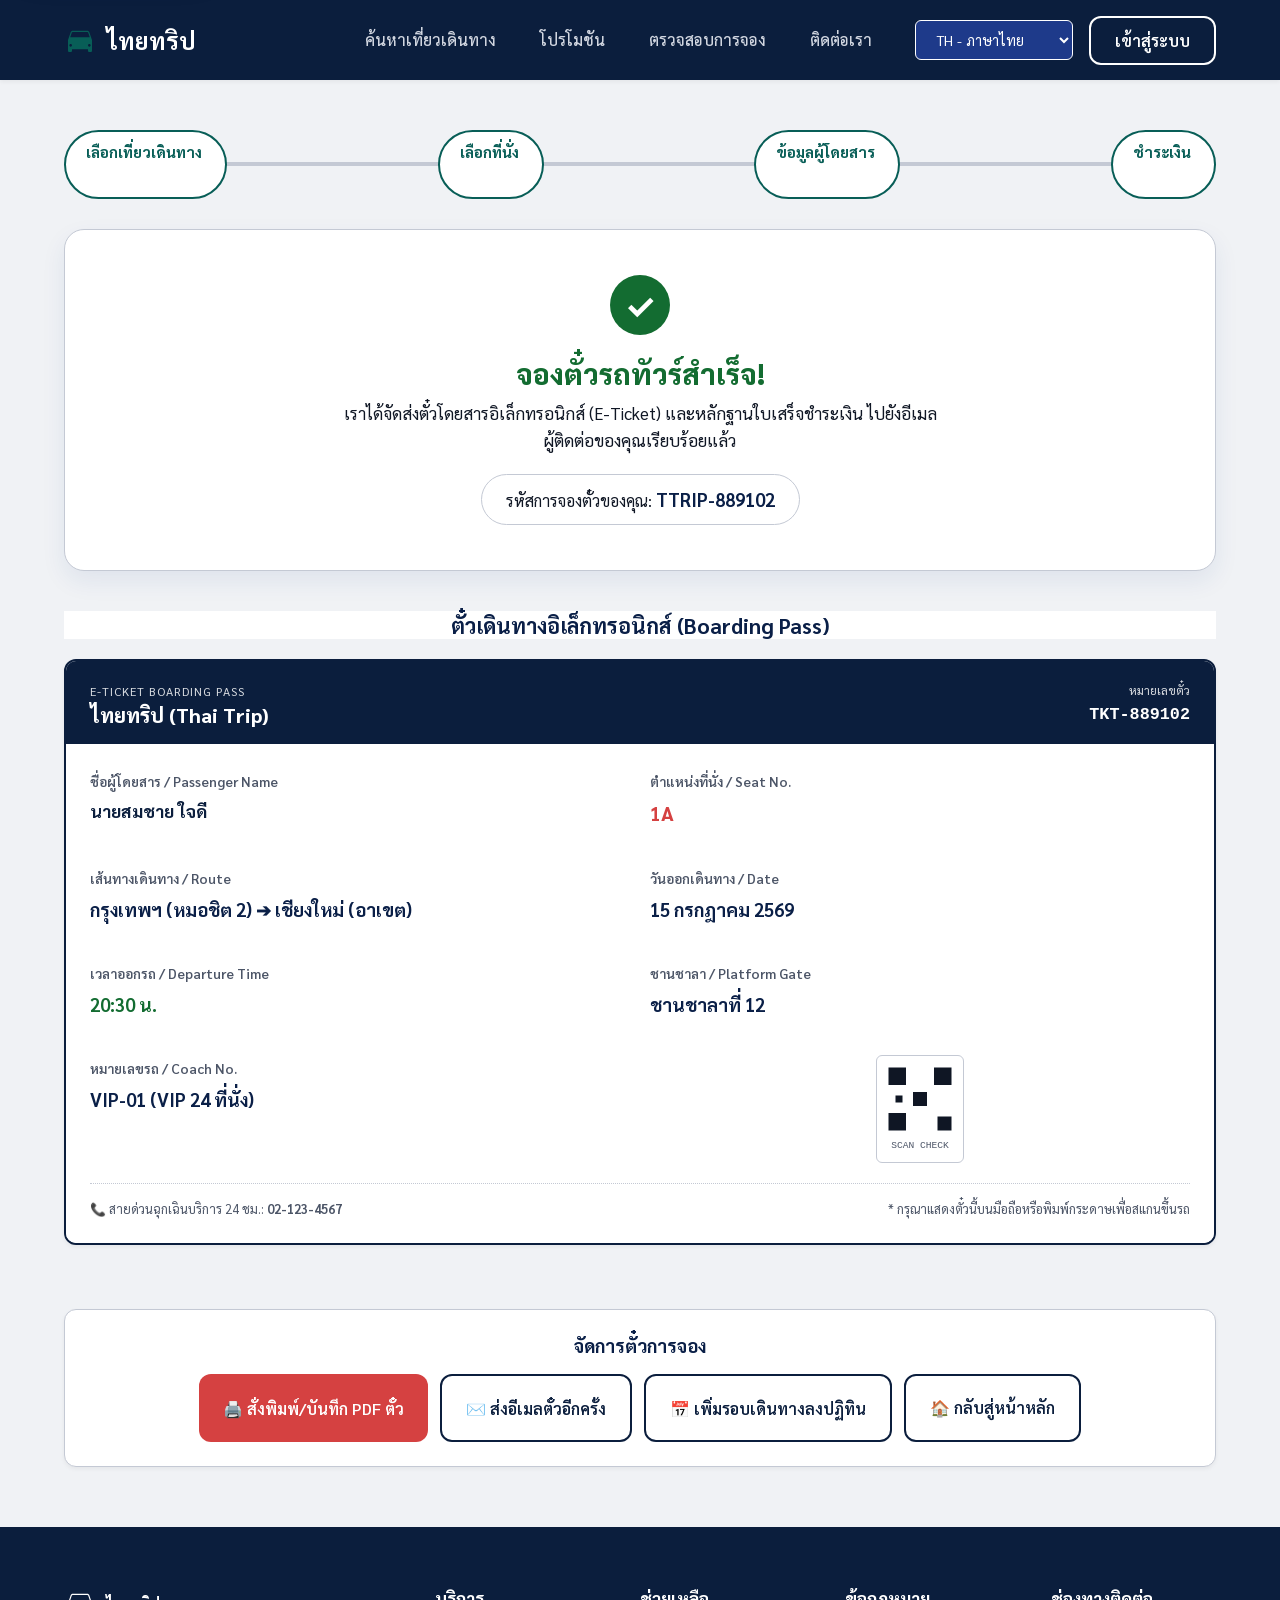
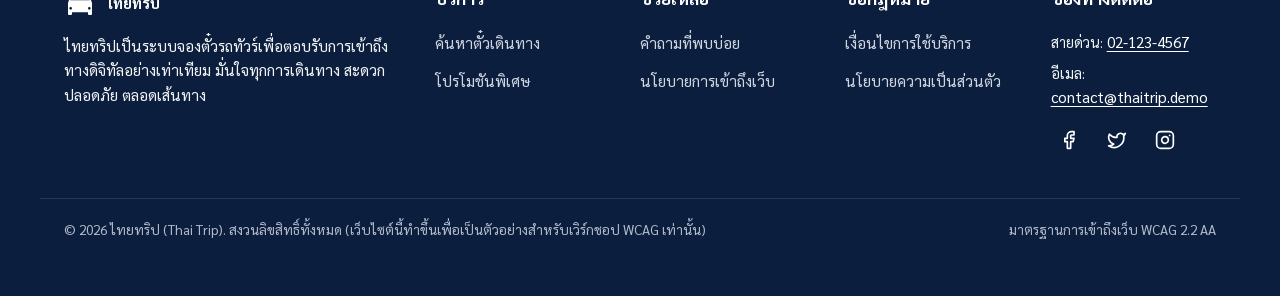
==== booking-success.html @ 4f70553e "Fix logo wrapping, relative header positioning, and force cache-busting on stylesheet and scripts to" ====
<!DOCTYPE html>
<html lang="th">
<head>
  <meta charset="UTF-8">
  <meta name="viewport" content="width=device-width, initial-scale=1.0">
  <title>ทำรายการสำเร็จ - ไทยทริป</title>
  <meta name="description" content="ทำรายการจองตั๋วรถทัวร์สำเร็จ ตรวจสอบและดาวน์โหลดตั๋วเดินทางอิเล็กทรอนิกส์ Boarding Pass ของไทยทริปตามเกณฑ์ WCAG AA">
  <link rel="stylesheet" href="styles.css?v=2">
  <script src="common.js?v=2" defer></script>
  <script src="booking-success.js?v=2" defer></script>
</head>
<body>

  <!-- Skip Link -->
  <a href="#main-content" class="skip-link">ข้ามไปยังเนื้อหาหลัก</a>

  <!-- Header (Hidden on print) -->
  <div class="header-wrapper no-print">
    <header class="container">
      <a href="index.html" class="logo" style="color: #ffffff; background-color: #0b1e3d;" aria-label="ไทยทริป - หน้าหลัก">
        <svg class="logo-icon" viewBox="0 0 24 24" aria-hidden="true">
          <path d="M18.92 6.01C18.72 5.42 18.16 5 17.5 5H6.5c-.66 0-1.21.42-1.42 1.01L3 12v8c0 .55.45 1 1 1h1c.55 0 1-.45 1-1v-1h12v1c0 .55.45 1 1 1h1c.55 0 1-.45 1-1v-8l-2.08-5.99zM6.5 6h11c.28 0 .53.18.62.44L19.33 10H4.67l1.21-3.56c.09-.26.34-.44.62-.44zM5 17c-.55 0-1-.45-1-1s.45-1 1-1 1 .45 1 1-.45 1-1 1zm14 0c-.55 0-1-.45-1-1s.45-1 1-1 1 .45 1 1-.45 1-1 1z"/>
        </svg>
        <span style="color: #ffffff; background-color: #0b1e3d;">ไทยทริป</span>
      </a>

      <!-- Hamburger Menu Button (WCAG 2.1/2.2 AA Keyboard Accessible) -->
      <button type="button" class="menu-toggle" aria-expanded="false" aria-controls="header-nav-group" aria-label="เปิดเมนูหลัก">
        <svg viewBox="0 0 24 24" width="24" height="24" aria-hidden="true" fill="currentColor">
          <rect y="4" width="24" height="2" rx="1"/>
          <rect y="11" width="24" height="2" rx="1"/>
          <rect y="18" width="24" height="2" rx="1"/>
        </svg>
      </button>

      <!-- Collapsible Nav Group wrapper -->
      <div class="header-nav-group" id="header-nav-group">
        <nav aria-label="เมนูหลัก">
          <ul class="nav-menu">
            <li><a href="index.html" class="nav-link">ค้นหาเที่ยวเดินทาง</a></li>
            <li><a href="index.html#promotions" class="nav-link" aria-disabled="true">โปรโมชัน</a></li>
            <li><a href="#booking-status" class="nav-link" aria-disabled="true">ตรวจสอบการจอง</a></li>
            <li><a href="index.html#contact" class="nav-link" aria-disabled="true">ติดต่อเรา</a></li>
          </ul>
        </nav>

        <div class="header-actions">
          <div class="lang-selector">
            <label for="lang-select" class="sr-only" style="color: #ffffff; background-color: #0b1e3d;">เลือกภาษา</label>
            <select id="lang-select" class="select-custom">
              <optgroup label="เลือกภาษา / Select Language">
                <option value="th" selected>TH - ภาษาไทย</option>
                <option value="en">EN - English</option>
              </optgroup>
            </select>
          </div>
          <button type="button" class="btn btn-secondary" onclick="showToast('จำลองการเข้าสู่ระบบ', 'info')">เข้าสู่ระบบ</button>
        </div>
      </div>
    </header>
  </div>

  <!-- Main Content -->
  <main id="main-content" class="container" tabindex="-1" style="padding-top:20px;">
    
    <!-- Step Indicator (Hidden on print) -->
    <nav class="step-indicator-wrapper no-print" aria-label="ขั้นตอนการจองตั๋ว">
      <ol class="step-list">
        <li class="step-item completed">เลือกเที่ยวเดินทาง <span class="sr-only">(เสร็จสิ้น)</span></li>
        <li class="step-item completed">เลือกที่นั่ง <span class="sr-only">(เสร็จสิ้น)</span></li>
        <li class="step-item completed">ข้อมูลผู้โดยสาร <span class="sr-only">(เสร็จสิ้น)</span></li>
        <li class="step-item completed">ชำระเงิน <span class="sr-only">(เสร็จสิ้น)</span></li>
      </ol>
    </nav>

    <!-- Success Message Card (Hidden on print) -->
    <section class="success-banner-card no-print" aria-labelledby="success-heading">
      <div class="success-icon-check" aria-hidden="true">✓</div>
      <h1 id="success-heading" style="color: var(--success); font-size: 1.8rem; font-weight: 800; margin-bottom: 8px;">จองตั๋วรถทัวร์สำเร็จ!</h1>
      <p style="font-size: 1.05rem; max-width: 600px; margin: 0 auto; color: var(--text-dark);">
        เราได้จัดส่งตั๋วโดยสารอิเล็กทรอนิกส์ (E-Ticket) และหลักฐานใบเสร็จชำระเงิน ไปยังอีเมลผู้ติดต่อของคุณเรียบร้อยแล้ว
      </p>
      
      <div style="margin-top:20px; display:inline-block; background-color:#ffffff; border:1px solid var(--border); padding:10px 24px; border-radius:30px;">
        รหัสการจองตั๋วของคุณ: <strong id="success-booking-id" style="color:var(--primary); font-size:1.15rem;">TTRIP-889102</strong>
      </div>
    </section>

    <!-- Detailed Electronic Boarding Pass Tickets Grid (Printable) -->
    <section aria-label="ตั๋วอิเล็กทรอนิกส์สำหรับการเดินทาง">
      <h2 class="no-print" style="font-size:1.35rem; color:var(--primary); margin-bottom:20px; text-align:center;">ตั๋วเดินทางอิเล็กทรอนิกส์ (Boarding Pass)</h2>
      
      <!-- Tickets list wrapper -->
      <div id="boarding-pass-tickets-container" style="display:flex; flex-direction:column; gap:24px; margin-bottom:40px;">
        <!-- Dynamically populated per passenger via JS -->
      </div>
    </section>

    <!-- Action Buttons for Tickets (Hidden on print) -->
    <section class="form-container-card no-print" style="padding:24px; text-align:center;" aria-label="จัดการตั๋วการเดินทาง">
      <h3 style="font-size:1.15rem; color:var(--primary); margin-bottom:16px;">จัดการตั๋วการจอง</h3>
      
      <div style="display:flex; flex-wrap:wrap; justify-content:center; gap:12px;">
        <button type="button" class="btn btn-primary" id="btn-print-tickets">
          🖨️ สั่งพิมพ์/บันทึก PDF ตั๋ว
        </button>
        <button type="button" class="btn btn-secondary" id="btn-email-tickets">
          ✉️ ส่งอีเมลตั๋วอีกครั้ง
        </button>
        <button type="button" class="btn btn-secondary" id="btn-add-calendar">
          📅 เพิ่มรอบเดินทางลงปฏิทิน
        </button>
        <a href="index.html" class="btn btn-secondary" style="line-height:40px; text-decoration:none; text-align:center;">
          🏠 กลับสู่หน้าหลัก
        </a>
      </div>
    </section>

  </main>

  <!-- Footer (Hidden on print) -->
  <footer class="no-print">
    <div class="container footer-grid">
      <div class="footer-col footer-about">
        <a href="index.html" class="logo" style="color: #ffffff; background-color: #0b1e3d;" aria-label="ไทยทริป - หน้าหลัก">
          <svg class="logo-icon" viewBox="0 0 24 24" style="fill: #ffffff;"><path d="M18.92 6.01C18.72 5.42 18.16 5 17.5 5H6.5c-.66 0-1.21.42-1.42 1.01L3 12v8c0 .55.45 1 1 1h1c.55 0 1-.45 1-1v-1h12v1c0 .55.45 1 1 1h1c.55 0 1-.45 1-1v-8l-2.08-5.99zM6.5 6h11c.28 0 .53.18.62.44L19.33 10H4.67l1.21-3.56c.09-.26.34-.44.62-.44zM5 17c-.55 0-1-.45-1-1s.45-1 1-1 1 .45 1 1-.45 1-1 1zm14 0c-.55 0-1-.45-1-1s.45-1 1-1 1 .45 1 1-.45 1-1 1z"/></svg>
          <span style="color: #ffffff; background-color: #0b1e3d;">ไทยทริป</span>
        </a>
        <p>ไทยทริปเป็นระบบจองตั๋วรถทัวร์เพื่อตอบรับการเข้าถึงทางดิจิทัลอย่างเท่าเทียม มั่นใจทุกการเดินทาง สะดวก ปลอดภัย ตลอดเส้นทาง</p>
      </div>

      <div class="footer-col">
        <h3>บริการ</h3>
        <ul>
          <li><a href="index.html">ค้นหาตั๋วเดินทาง</a></li>
          <li><a href="index.html#promotions">โปรโมชันพิเศษ</a></li>
        </ul>
      </div>

      <div class="footer-col">
        <h3>ช่วยเหลือ</h3>
        <ul>
          <li><a href="index.html#faq">คำถามที่พบบ่อย</a></li>
          <li><a href="#accessibility-statement" id="accessibility-statement">นโยบายการเข้าถึงเว็บ</a></li>
        </ul>
      </div>

      <div class="footer-col">
        <h3>ข้อกฎหมาย</h3>
        <ul>
          <li><a href="#terms" id="terms">เงื่อนไขการใช้บริการ</a></li>
          <li><a href="#privacy" id="privacy">นโยบายความเป็นส่วนตัว</a></li>
        </ul>
      </div>

      <div class="footer-col" id="contact">
        <h3>ช่องทางติดต่อ</h3>
        <p style="font-size: 0.9rem; margin-bottom: 8px;">สายด่วน: <a href="tel:02-123-4567" style="color: #ffffff; text-decoration: underline;" aria-label="โทรสายด่วน 02-123-4567">02-123-4567</a></p>
        <p style="font-size: 0.9rem; margin-bottom: 12px;">อีเมล: <a href="mailto:contact@thaitrip.demo" style="color: #ffffff; text-decoration: underline;">contact@thaitrip.demo</a></p>
        <ul class="social-links" role="list">
          <li>
            <a href="#facebook" id="facebook" class="social-icon" aria-label="FB - ติดตาม ไทยทริป บน Facebook">
              <svg width="20" height="20" viewBox="0 0 24 24" fill="none" stroke="currentColor" stroke-width="2" stroke-linecap="round" stroke-linejoin="round" aria-hidden="true"><path d="M18 2h-3a5 5 0 0 0-5 5v3H7v4h3v8h4v-8h3l1-4h-4V7a1 1 0 0 1 1-1h3z"/></svg>
            </a>
          </li>
          <li>
            <a href="#twitter" id="twitter" class="social-icon" aria-label="TW - ติดตาม ไทยทริป บน Twitter">
              <svg width="20" height="20" viewBox="0 0 24 24" fill="none" stroke="currentColor" stroke-width="2" stroke-linecap="round" stroke-linejoin="round" aria-hidden="true"><path d="M22 4s-.7 2.1-2 3.4c1.6 10-9.4 17.3-18 11.6 2.2.1 4.4-.6 6-2C3 15.5.5 9.6 3 5c2.2 2.6 5.6 4.1 9 4-.9-4.2 4-6.6 7-3.8 1.1 0 3-1.2 3-1.2z"/></svg>
            </a>
          </li>
          <li>
            <a href="#instagram" id="instagram" class="social-icon" aria-label="IG - ติดตาม ไทยทริป บน Instagram">
              <svg width="20" height="20" viewBox="0 0 24 24" fill="none" stroke="currentColor" stroke-width="2" stroke-linecap="round" stroke-linejoin="round" aria-hidden="true"><rect x="2" y="2" width="20" height="20" rx="5" ry="5"/><path d="M16 11.37A4 4 0 1 1 12.63 8 4 4 0 0 1 16 11.37z"/><line x1="17.5" y1="6.5" x2="17.51" y2="6.5"/></svg>
            </a>
          </li>
        </ul>
      </div>
    </div>

    <div class="container footer-bottom">
      <p>&copy; 2026 ไทยทริป (Thai Trip). สงวนลิขสิทธิ์ทั้งหมด (เว็บไซต์นี้ทำขึ้นเพื่อเป็นตัวอย่างสำหรับเวิร์กชอป WCAG เท่านั้น)</p>
      <p>มาตรฐานการเข้าถึงเว็บ WCAG 2.2 AA</p>
    </div>
  </footer>

</body>
</html>
---- styles.css ----
@import url('https://fonts.googleapis.com/css2?family=Sarabun:wght@300;400;500;600;700&family=Inter:wght@400;500;600;700&display=swap');

:root {
  /* HSL Tailored Color Palette - WCAG AA compliant contrast (> 4.5:1, mostly > 7:1) */
  --primary: hsl(220, 75%, 16%);      /* Deep Navy Blue for headers, primary text */
  --primary-light: hsl(220, 70%, 28%);/* Lighter navy for hover states */
  --accent: hsl(175, 85%, 20%);       /* Dark Teal for buttons, call-to-actions */
  --accent-light: hsl(175, 80%, 28%); /* Hover teal */
  --bg-main: hsl(210, 20%, 95%);      /* Soft light background */
  --bg-card: hsl(0, 0%, 100%);        /* White for card backgrounds */
  --text-dark: hsl(220, 40%, 10%);    /* Body text (Almost Black) */
  --text-muted: hsl(220, 15%, 35%);   /* Secondary text */
  --border: hsl(220, 15%, 80%);       /* Border gray */
  --error: hsl(0, 80%, 35%);          /* Dark Red for error states (Contrast > 4.5:1) */
  --success: hsl(140, 70%, 25%);      /* Dark Green for success states */
  --focus-outline: hsl(35, 100%, 45%);/* High-visibility Amber/Orange for focus indicator */
  
  /* Layout and sizing */
  --radius-sm: 6px;
  --radius-md: 12px;
  --radius-lg: 20px;
  --shadow-sm: 0 2px 4px rgba(0, 0, 0, 0.05);
  --shadow-md: 0 10px 25px rgba(30, 58, 138, 0.08);
  --shadow-lg: 0 20px 40px rgba(30, 58, 138, 0.12);
  
  /* Font Families */
  --font-thai: 'Sarabun', 'Inter', sans-serif;
}

/* ----------------------------------------------------
   Reset & Base Styles (WCAG AA: Resize Text, Line-height)
   ---------------------------------------------------- */
*, *::before, *::after {
  box-sizing: border-box;
  margin: 0;
  padding: 0;
}

html {
  font-size: 16px; /* Base size */
  scroll-behavior: smooth;
}

body {
  font-family: var(--font-thai);
  background-color: var(--bg-main);
  color: var(--text-dark);
  line-height: 1.6; /* WCAG 1.4.12: Good line-height */
  font-size: 1rem;
  overflow-x: hidden;
  -webkit-font-smoothing: antialiased;
}

/* Headings (Semantic structure) */
h1, h2, h3, h4 {
  color: var(--primary);
  background-color: #ffffff;
  font-weight: 700;
  line-height: 1.3;
}

h1 { font-size: 2.2rem; }
h2 { font-size: 1.75rem; margin-bottom: 1.5rem; }
h3 { font-size: 1.3rem; margin-bottom: 0.75rem; }

p {
  margin-bottom: 1rem;
}

a {
  color: var(--primary-light);
  text-decoration: underline;
  text-underline-offset: 3px;
}

a:hover {
  color: var(--primary);
  text-decoration: none;
}

/* ----------------------------------------------------
   Accessibility Utilities (WCAG Critical)
   ---------------------------------------------------- */
/* Skip Link - Hidden offscreen by default, appears on keyboard tab */
.skip-link {
  position: absolute;
  top: -100px;
  left: 20px;
  background: var(--focus-outline);
  color: var(--primary);
  padding: 12px 24px;
  z-index: 9999;
  font-weight: bold;
  text-decoration: none;
  border-radius: 0 0 var(--radius-sm) var(--radius-sm);
  box-shadow: var(--shadow-lg);
  transition: top 0.2s ease;
}

.skip-link:focus-visible {
  top: 0;
  outline: 3px solid var(--primary) !important;
}

/* Screen Reader Only Utility */
.sr-only {
  display: inline-block;
  width: 1px;
  height: 1px;
  padding: 0;
  margin: -1px;
  overflow: hidden;
  clip: rect(0, 0, 0, 0);
  border: 0;
  color: #0b1e3d;
  background-color: #ffffff;
}

/* High-Contrast Focus Outline for WCAG AA (2.4.7 Focus Visible) */
:focus-visible {
  outline: 3px solid var(--focus-outline) !important;
  outline-offset: 3px !important;
}

/* Disable focus for mouse users if browser supports :focus-visible, 
   but ensure keyboard users always get the outline */
:focus:not(:focus-visible) {
  outline: none;
}

/* ----------------------------------------------------
   Shared Components
   ---------------------------------------------------- */
.container {
  width: 100%;
  max-width: 1200px;
  margin: 0 auto;
  padding: 0 24px;
}

/* Premium Buttons */
.btn {
  display: inline-flex;
  align-items: center;
  justify-content: center;
  font-family: var(--font-thai);
  font-size: 1rem;
  font-weight: 600;
  padding: 12px 24px;
  border-radius: var(--radius-md);
  border: none;
  cursor: pointer;
  transition: all 0.2s cubic-bezier(0.4, 0, 0.2, 1);
  text-decoration: none;
  min-height: 48px; /* Touch Target minimum 48px for excellent usability */
  min-width: 48px;
}

.btn-primary {
  background-color: #d54141;
  color: #ffffff;
}

.btn-primary:hover {
  background-color: #c23333;
  transform: translateY(-1px);
}

.btn-primary:active {
  transform: translateY(0);
}

.btn-secondary {
  background-color: #ffffff;
  color: #0b1e3d;
  border: 2px solid #0b1e3d;
}

.btn-secondary:hover {
  background-color: #e6f0fa;
  color: #1e3a8a;
}

/* Header & Navigation */
.header-wrapper {
  background-color: #0b1e3d;
  box-shadow: var(--shadow-sm);
  position: sticky;
  top: 0;
  z-index: 100;
}

header {
  display: flex;
  align-items: center;
  justify-content: space-between;
  height: 80px;
  position: relative;
}

.logo {
  display: flex;
  align-items: center;
  gap: 10px;
  font-weight: 700;
  font-size: 1.5rem;
  color: #ffffff;
  background-color: #0b1e3d;
  text-decoration: none;
  white-space: nowrap;
}

.logo span {
  color: #ffffff;
  background-color: #0b1e3d;
}

.logo-icon {
  width: 32px;
  height: 32px;
  fill: var(--accent);
}

.nav-menu {
  display: flex;
  list-style: none;
  gap: 12px;
}

.nav-link {
  color: hsl(220, 20%, 85%);
  background-color: #0b1e3d;
  text-decoration: none;
  font-weight: 500;
  font-size: 1rem;
  padding: 8px 16px;
  border-radius: var(--radius-sm);
  transition: background-color 0.2s;
  display: inline-block;
}

.nav-link:hover, .nav-link.active {
  background-color: #1e3a8a;
  color: #ffffff;
  text-decoration: none;
}

.header-actions {
  display: flex;
  align-items: center;
  gap: 16px;
}

/* Accessible Selector / Dropdowns */
.lang-selector {
  position: relative;
}

.select-custom {
  background-color: var(--bg-main);
  color: var(--text-dark);
  border: 1px solid var(--border);
  padding: 8px 16px;
  border-radius: var(--radius-sm);
  font-family: var(--font-thai);
  font-size: 0.9rem;
  min-height: 40px;
  cursor: pointer;
}

.header-actions .select-custom {
  background-color: #1e3a8a;
  color: #ffffff;
  border: 1px solid #ffffff;
}

.header-actions .select-custom option {
  background-color: #0b1e3d;
  color: #ffffff;
}

header .btn-secondary {
  background-color: transparent;
  color: #ffffff;
  border: 2px solid #ffffff;
}

header .btn-secondary:hover {
  background-color: #ffffff;
  color: #0b1e3d;
}

/* ----------------------------------------------------
   Search Container Section (Page 1)
   ---------------------------------------------------- */
.search-hero {
  background-color: #0b1e3d;
  background: linear-gradient(135deg, hsl(220, 75%, 14%) 0%, hsl(220, 60%, 25%) 100%);
  color: #ffffff;
  padding: 60px 0;
  border-bottom-left-radius: var(--radius-lg);
  border-bottom-right-radius: var(--radius-lg);
  box-shadow: var(--shadow-md);
  margin-bottom: 40px;
}

.search-hero h1 {
  color: #ffffff;
  background-color: #0b1e3d;
  text-align: center;
  margin-bottom: 30px;
  font-size: 2.25rem;
}

.search-card {
  background-color: var(--bg-card);
  color: var(--text-dark);
  border-radius: var(--radius-lg);
  padding: 30px;
  box-shadow: var(--shadow-lg);
}

.search-type-group {
  border: none;
  display: flex;
  gap: 24px;
  margin-bottom: 24px;
}

.radio-label {
  display: inline-flex;
  align-items: center;
  gap: 8px;
  font-weight: 600;
  cursor: pointer;
  font-size: 1rem;
}

.radio-label input[type="radio"] {
  width: 20px;
  height: 20px;
  accent-color: var(--accent);
}

.search-grid {
  display: grid;
  grid-template-columns: 1.5fr 1.5fr 1.2fr 1.2fr;
  gap: 20px;
  margin-bottom: 24px;
}

.form-control {
  display: flex;
  flex-direction: column;
  gap: 8px;
  position: relative;
}

.form-label {
  font-weight: 600;
  font-size: 0.95rem;
  color: var(--primary);
}

.form-input {
  width: 100%;
  height: 48px;
  padding: 8px 16px;
  border: 2.5px solid var(--border);
  border-radius: var(--radius-md);
  font-family: var(--font-thai);
  font-size: 1rem;
  color: var(--text-dark);
  background-color: #ffffff;
  transition: border-color 0.2s;
}

.form-input:focus {
  border-color: var(--accent);
  outline: none;
}

/* Autocomplete Combobox dropdown styling */
.combobox-container {
  position: relative;
}

.listbox {
  position: absolute;
  top: 100%;
  left: 0;
  width: 100%;
  max-height: 200px;
  overflow-y: auto;
  background-color: #ffffff;
  border: 2px solid var(--accent);
  border-top: none;
  border-bottom-left-radius: var(--radius-md);
  border-bottom-right-radius: var(--radius-md);
  list-style: none;
  z-index: 10;
  display: none; /* Controlled by JS */
  box-shadow: var(--shadow-md);
  margin-top: -2px;
}

.listbox-option {
  padding: 12px 16px;
  cursor: pointer;
  font-size: 0.95rem;
}

.listbox-option:hover, 
.listbox-option.focused {
  background-color: hsla(175, 85%, 20%, 0.1);
  color: var(--accent);
  font-weight: 600;
}

/* Passenger Panel Styling */
.passenger-fieldset {
  border: 1px solid var(--border);
  border-radius: var(--radius-md);
  padding: 20px;
  margin-bottom: 24px;
}

.passenger-legend {
  font-weight: 700;
  color: var(--primary);
  padding: 0 10px;
  font-size: 1rem;
}

.passenger-row-grid {
  display: grid;
  grid-template-columns: repeat(4, 1fr);
  gap: 20px;
}

.passenger-type-col {
  display: flex;
  justify-content: space-between;
  align-items: center;
  background-color: var(--bg-main);
  padding: 12px 16px;
  border-radius: var(--radius-md);
}

.passenger-info-text {
  display: flex;
  flex-direction: column;
}

.passenger-title {
  font-weight: 600;
  font-size: 0.95rem;
}

.passenger-desc {
  font-size: 0.8rem;
  color: var(--text-muted);
}

.counter-group {
  display: flex;
  align-items: center;
  gap: 12px;
}

.btn-counter {
  width: 32px;
  height: 32px;
  border-radius: 50%;
  background-color: var(--primary);
  color: #ffffff;
  border: none;
  font-size: 1.2rem;
  font-weight: bold;
  cursor: pointer;
  display: flex;
  align-items: center;
  justify-content: center;
  min-height: 32px; /* Small layout adjustment: standard sizing */
  min-width: 32px;
}

.btn-counter:hover {
  background-color: var(--primary-light);
}

.btn-counter:disabled {
  background-color: var(--border);
  cursor: not-allowed;
}

.counter-val {
  font-weight: 700;
  font-size: 1.1rem;
  min-width: 20px;
  text-align: center;
}

.search-submit-wrapper {
  display: flex;
  justify-content: flex-end;
}

.btn-search {
  padding: 12px 40px;
  font-size: 1.1rem;
}

/* ----------------------------------------------------
   Carousel (Promotion Banner)
   ---------------------------------------------------- */
.carousel-section {
  margin-top: 40px;
  margin-bottom: 40px;
}

.carousel {
  position: relative;
  background-color: #0b1e3d;
  border-radius: var(--radius-lg);
  overflow: hidden;
  height: 320px;
  color: #ffffff;
}


.carousel-play-pause-btn {
  position: absolute;
  top: 20px;
  right: 20px;
  background-color: #0b1e3d;
  border: 1px solid #ffffff;
  color: #ffffff;
  padding: 6px 12px;
  border-radius: var(--radius-sm);
  z-index: 5;
  cursor: pointer;
  font-size: 0.85rem;
  font-weight: bold;
  display: flex;
  align-items: center;
  gap: 6px;
  min-height: 36px;
}

.play-pause-text {
  color: #ffffff;
  background-color: #0b1e3d;
}

.carousel-inner {
  height: 100%;
  position: relative;
}

.carousel-item {
  position: absolute;
  top: 0;
  left: 0;
  width: 100%;
  height: 100%;
  opacity: 0;
  transition: opacity 0.5s ease-in-out;
  display: flex;
  align-items: center;
  padding: 40px 80px;
  z-index: 1;
  background-size: cover;
  background-position: center;
  background-repeat: no-repeat;
}

.carousel-item.active {
  opacity: 1;
  z-index: 2;
}

/* Carousel item backgrounds using beautiful gradients overlay */
.carousel-item::before {
  content: '';
  position: absolute;
  top: 0;
  left: 0;
  width: 100%;
  height: 100%;
  background: linear-gradient(90deg, rgba(30, 58, 138, 0.95) 0%, rgba(30, 58, 138, 0.6) 100%);
  z-index: -1;
}

.carousel-content {
  max-width: 550px;
  background-color: #0b1e3d;
  padding: 24px;
  border-radius: var(--radius-md);
}

.carousel-tag {
  background-color: var(--accent);
  color: #ffffff;
  padding: 4px 12px;
  border-radius: 50px;
  font-size: 0.85rem;
  font-weight: 700;
  display: inline-block;
  margin-bottom: 12px;
}

.carousel-content h2 {
  color: #ffffff;
  background-color: #0b1e3d;
  margin-bottom: 12px;
  font-size: 2rem;
}

.carousel-content p {
  color: hsl(220, 20%, 90%);
  background-color: #0b1e3d;
  margin-bottom: 24px;
}

/* Slide Dots indicators */
.carousel-nav {
  position: absolute;
  bottom: 20px;
  left: 50%;
  transform: translateX(-50%);
  display: flex;
  gap: 12px;
  z-index: 5;
}

.carousel-dot {
  width: 12px;
  height: 12px;
  border-radius: 50%;
  background-color: rgba(255, 255, 255, 0.4);
  border: none;
  cursor: pointer;
  padding: 0;
}

.carousel-dot.active {
  background-color: #ffffff;
  width: 24px;
  border-radius: 6px;
}

/* Previous / Next Manual navigation buttons */
.carousel-control {
  position: absolute;
  top: 50%;
  transform: translateY(-50%);
  width: 48px;
  height: 48px;
  background-color: #0b1e3d;
  border: none;
  border-radius: 50%;
  color: #ffffff;
  font-size: 1.5rem;
  cursor: pointer;
  z-index: 5;
  display: flex;
  align-items: center;
  justify-content: center;
}

.carousel-control:hover {
  background-color: var(--accent);
}

.carousel-control.prev {
  left: 20px;
}

.carousel-control.next {
  right: 20px;
}

/* ----------------------------------------------------
   Popular Routes Section & Cards
   ---------------------------------------------------- */
.section-wrapper {
  margin-top: 60px;
  margin-bottom: 60px;
}

.routes-grid {
  list-style: none;
  padding: 0;
  margin: 0;
  display: grid;
  grid-template-columns: repeat(3, 1fr);
  gap: 30px;
}

.routes-grid li {
  display: flex;
}

.route-card {
  width: 100%;
  background-color: var(--bg-card);
  border-radius: var(--radius-md);
  overflow: hidden;
  box-shadow: var(--shadow-sm);
  border: 1px solid var(--border);
  transition: transform 0.2s, box-shadow 0.2s;
  display: flex;
  flex-direction: column;
  text-decoration: none;
  color: var(--text-dark);
  height: 380px;
}

.route-card:hover {
  transform: translateY(-5px);
  box-shadow: var(--shadow-md);
  text-decoration: none;
}

.route-image-placeholder {
  width: 100%;
  height: 160px;
  background-color: var(--border);
  display: flex;
  align-items: center;
  justify-content: center;
  position: relative;
  overflow: hidden;
}

.route-img-photo {
  width: 100%;
  height: 100%;
  object-fit: cover;
  transition: transform 0.3s ease;
}

.route-card:hover .route-img-photo {
  transform: scale(1.05);
}

.route-img-svg {
  width: 80px;
  height: 80px;
  opacity: 0.55;
  fill: var(--primary);
}

.route-body {
  padding: 20px;
  flex-grow: 1;
  display: flex;
  flex-direction: column;
  justify-content: space-between;
}

.route-title {
  font-weight: 700;
  font-size: 1.15rem;
  color: var(--primary);
  margin-bottom: 8px;
}

.route-details {
  display: flex;
  justify-content: space-between;
  align-items: center;
  color: var(--text-muted);
  font-size: 0.9rem;
  margin-bottom: 16px;
  flex-grow: 1;
}

.route-price-row {
  border-top: 1px solid var(--border);
  padding-top: 12px;
  display: flex;
  justify-content: space-between;
  align-items: center;
}

.price-tag {
  color: var(--accent);
  font-size: 1.25rem;
  font-weight: 700;
}

/* ----------------------------------------------------
   Recommended Promotions Section & Cards
   ---------------------------------------------------- */
.promos-grid {
  display: grid;
  grid-template-columns: repeat(4, 1fr);
  gap: 24px;
}

.promo-card {
  background-color: var(--bg-card);
  border-radius: var(--radius-md);
  padding: 24px;
  border: 1px solid var(--border);
  box-shadow: var(--shadow-sm);
  display: flex;
  flex-direction: column;
  position: relative;
  overflow: hidden;
}

.promo-card::before {
  content: '';
  position: absolute;
  top: 0;
  left: 0;
  width: 6px;
  height: 100%;
  background-color: var(--accent);
}

.promo-title {
  color: var(--primary);
  font-size: 1.1rem;
  font-weight: 700;
  margin-bottom: 8px;
}

.promo-desc {
  font-size: 0.9rem;
  color: var(--text-muted);
  margin-bottom: 16px;
  flex-grow: 1;
}

.promo-footer {
  border-top: 1px dotted var(--border);
  padding-top: 12px;
  font-size: 0.8rem;
  color: var(--error);
  font-weight: 600;
}

/* ----------------------------------------------------
   Booking Steps Section
   ---------------------------------------------------- */
.steps-grid {
  display: grid;
  grid-template-columns: repeat(4, 1fr);
  gap: 30px;
}

.step-card {
  background-color: var(--bg-card);
  border-radius: var(--radius-md);
  padding: 30px 24px;
  text-align: center;
  box-shadow: var(--shadow-sm);
  border: 1px solid var(--border);
  position: relative;
}

.step-number {
  width: 48px;
  height: 48px;
  border-radius: 50%;
  background-color: var(--primary);
  color: #ffffff;
  display: flex;
  align-items: center;
  justify-content: center;
  font-size: 1.25rem;
  font-weight: 700;
  margin: 0 auto 20px auto;
}

.step-card h3 {
  font-size: 1.1rem;
  margin-bottom: 10px;
}

.step-card p {
  font-size: 0.9rem;
  color: var(--text-muted);
  margin-bottom: 0;
}

/* ----------------------------------------------------
   FAQs Accordion
   ---------------------------------------------------- */
.faq-list {
  display: flex;
  flex-direction: column;
  gap: 16px;
  max-width: 800px;
  margin: 0 auto;
}

.faq-item {
  background-color: var(--bg-card);
  border-radius: var(--radius-md);
  border: 1px solid var(--border);
  overflow: hidden;
}

.faq-trigger {
  width: 100%;
  background: none;
  border: none;
  padding: 20px 24px;
  text-align: left;
  font-family: var(--font-thai);
  font-size: 1.1rem;
  font-weight: 600;
  color: var(--primary);
  cursor: pointer;
  display: flex;
  justify-content: space-between;
  align-items: center;
  min-height: 48px;
}

.faq-trigger:hover {
  background-color: hsla(220, 75%, 16%, 0.02);
}

.faq-icon {
  font-size: 1.5rem;
  line-height: 1;
  color: var(--accent);
  transition: transform 0.2s;
}

.faq-trigger[aria-expanded="true"] .faq-icon {
  transform: rotate(45deg);
}

.faq-content {
  padding: 0 24px 20px 24px;
  color: var(--text-dark);
  font-size: 0.95rem;
  border-top: 1px solid var(--border);
  background-color: hsl(210, 20%, 99%);
}

.faq-content[hidden] {
  display: none;
}

/* ----------------------------------------------------
   Media Queries & Responsiveness
   ---------------------------------------------------- */
@media (max-width: 992px) {
  .search-grid {
    grid-template-columns: 1fr 1fr;
  }
  .passenger-row-grid {
    grid-template-columns: 1fr 1fr;
  }
  .routes-grid {
    grid-template-columns: 1fr 1fr;
  }
  .promos-grid {
    grid-template-columns: 1fr 1fr;
  }
  .steps-grid {
    grid-template-columns: 1fr 1fr;
  }
  .carousel {
    height: 380px;
  }
  .carousel-item {
    padding: 30px 40px;
  }
}

@media (max-width: 600px) {
  .search-grid {
    grid-template-columns: 1fr;
  }
  .passenger-row-grid {
    grid-template-columns: 1fr;
  }
  .routes-grid {
    grid-template-columns: 1fr;
  }
  .promos-grid {
    grid-template-columns: 1fr;
  }
  .steps-grid {
    grid-template-columns: 1fr;
  }
  .carousel {
    height: 420px;
  }
  .carousel-item {
    padding: 20px;
    align-items: flex-start;
  }
  .carousel-content h2 {
    font-size: 1.5rem;
  }
  .carousel-control {
    display: none; /* Hide next/prev arrows on mobile, use dots/play */
  }
}

/* ----------------------------------------------------
   Step Indicator Navigation (Pages 2-4)
   ---------------------------------------------------- */
.step-indicator-wrapper {
  margin: 30px 0;
}

.step-list {
  display: flex;
  list-style: none;
  justify-content: space-between;
  padding: 0;
  position: relative;
}

.step-list::before {
  content: '';
  position: absolute;
  top: 50%;
  left: 0;
  right: 0;
  height: 4px;
  background-color: var(--border);
  z-index: 1;
  transform: translateY(-50%);
}

.step-item {
  background-color: var(--bg-main);
  padding: 8px 20px;
  border: 2.5px solid var(--border);
  border-radius: 50px;
  z-index: 2;
  font-weight: 700;
  font-size: 0.95rem;
  color: var(--text-muted);
}

.step-item.completed {
  border-color: var(--accent);
  color: var(--accent);
  background-color: #ffffff;
}

.step-item.active {
  border-color: var(--primary);
  color: #ffffff;
  background-color: var(--primary);
}

/* ----------------------------------------------------
   Summary Search Card
   ---------------------------------------------------- */
.summary-search-card {
  background-color: var(--bg-card);
  border-radius: var(--radius-md);
  padding: 20px 24px;
  display: flex;
  justify-content: space-between;
  align-items: center;
  box-shadow: var(--shadow-sm);
  border: 1px solid var(--border);
  margin-bottom: 30px;
}

.summary-details {
  display: flex;
  gap: 40px;
}

.summary-details p {
  margin-bottom: 0;
  font-size: 0.95rem;
}

.btn-edit-search {
  min-height: 40px;
  height: 40px;
  padding: 0 20px;
  font-size: 0.9rem;
}

/* ----------------------------------------------------
   Selection Columns & Filters
   ---------------------------------------------------- */
.selection-columns {
  display: grid;
  grid-template-columns: 1.4fr 1fr;
  gap: 30px;
  align-items: start;
}

.filter-fieldset {
  border: 1px solid var(--border);
  border-radius: var(--radius-md);
  padding: 20px;
  background-color: var(--bg-card);
  margin-bottom: 24px;
}

.filter-legend {
  font-weight: 700;
  color: var(--primary);
  padding: 0 10px;
  font-size: 1rem;
}

.filter-group-row {
  display: flex;
  gap: 30px;
}

.filter-col-item {
  flex: 1;
  display: flex;
  flex-direction: column;
  gap: 12px;
}

.filter-subheading {
  font-weight: 700;
  font-size: 0.95rem;
  color: var(--primary);
}

.filter-options {
  display: flex;
  flex-direction: column;
  gap: 10px;
}

.checkbox-label {
  display: flex;
  align-items: center;
  gap: 8px;
  font-size: 0.95rem;
  cursor: pointer;
}

.checkbox-label input[type="checkbox"] {
  width: 18px;
  height: 18px;
  accent-color: var(--accent);
}

/* ----------------------------------------------------
   Trip Card Listings (select-trip)
   ---------------------------------------------------- */
.trips-container {
  display: flex;
  flex-direction: column;
  gap: 16px;
}

.trip-card {
  background-color: var(--bg-card);
  border-radius: var(--radius-md);
  padding: 24px;
  border: 1.5px solid var(--border);
  box-shadow: var(--shadow-sm);
  display: grid;
  grid-template-columns: 1.6fr 1.4fr 1.2fr 1fr;
  gap: 20px;
  align-items: center;
  transition: all 0.2s;
}

.trip-card:hover {
  box-shadow: var(--shadow-md);
  border-color: var(--primary-light);
}

.trip-card.selected {
  border-color: var(--primary);
  background-color: hsla(220, 75%, 16%, 0.03);
  box-shadow: var(--shadow-md);
}

.trip-time-info {
  display: flex;
  flex-direction: column;
  gap: 4px;
}

.trip-time {
  font-size: 1.25rem;
  font-weight: 700;
  color: var(--primary);
}

.trip-arrow {
  font-size: 1rem;
  color: var(--text-muted);
}

.trip-duration {
  font-size: 0.8rem;
  color: var(--text-muted);
}

.trip-bus-info {
  display: flex;
  flex-direction: column;
  gap: 6px;
}

.bus-class-badge {
  padding: 4px 10px;
  border-radius: 4px;
  font-size: 0.8rem;
  font-weight: 700;
  width: max-content;
}

.badge-vip {
  background-color: hsla(220, 75%, 16%, 0.1);
  color: var(--primary);
}

.badge-super {
  background-color: hsla(175, 85%, 20%, 0.1);
  color: var(--accent);
}

.badge-standard {
  background-color: hsla(0, 0%, 50%, 0.1);
  color: var(--text-muted);
}

.bus-operator {
  font-size: 0.85rem;
  color: var(--text-muted);
}

.trip-price-info {
  display: flex;
  flex-direction: column;
  gap: 4px;
}

.price-amount {
  font-size: 1.3rem;
  font-weight: 700;
  color: var(--accent);
}

.seat-available-count {
  font-size: 0.85rem;
  color: var(--success);
  font-weight: 600;
}

/* ----------------------------------------------------
   Visual Seating Selector (Bus Deck)
   ---------------------------------------------------- */
.seating-card {
  background-color: var(--bg-card);
  border-radius: var(--radius-md);
  padding: 30px;
  box-shadow: var(--shadow-md);
  border: 1px solid var(--border);
}

.seating-layout-wrapper {
  display: flex;
  flex-direction: column;
  align-items: center;
  margin: 30px 0;
}

.legend-container {
  display: flex;
  gap: 16px;
  margin-bottom: 24px;
}

.legend-item {
  display: flex;
  align-items: center;
  gap: 8px;
  font-size: 0.9rem;
}

.legend-icon {
  display: inline-flex;
  align-items: center;
  justify-content: center;
  width: 32px;
  height: 32px;
  border-radius: 6px;
  font-weight: bold;
  border: 2px solid var(--border);
}

.bus-deck {
  width: 200px;
  border: 3.5px solid var(--primary);
  border-radius: 24px 24px 12px 12px;
  background-color: #ffffff;
  padding: 24px 16px;
  position: relative;
  box-shadow: var(--shadow-sm);
}

.bus-front {
  border-bottom: 2.5px dashed var(--border);
  padding-bottom: 12px;
  margin-bottom: 20px;
  display: flex;
  justify-content: center;
}

.steering-wheel {
  font-size: 0.8rem;
  font-weight: 700;
  color: var(--text-muted);
  background-color: var(--bg-main);
  padding: 4px 12px;
  border-radius: 4px;
}

.seat-grid {
  display: grid;
  grid-template-columns: repeat(4, 1fr);
  gap: 12px;
  justify-items: center;
}

.seat-grid > button:nth-child(4n+2) {
  margin-right: 18px; /* Aisle gap space after second column */
}

.seat {
  width: 32px;
  height: 32px;
  border-radius: 8px;
  border: 2px solid var(--border);
  background-color: #ffffff;
  font-weight: 700;
  font-size: 0.8rem;
  display: flex;
  align-items: center;
  justify-content: center;
  cursor: pointer;
  transition: all 0.15s;
  min-height: 32px;
  min-width: 32px;
}

.seat.available {
  border-color: var(--success);
  color: var(--success);
}

.seat.available:hover, 
.seat.available:focus {
  background-color: hsla(140, 70%, 25%, 0.08);
}

.seat.selected {
  background-color: var(--accent);
  border-color: var(--accent);
  color: #ffffff;
}

.seat.occupied {
  background-color: #f1f1f1;
  border-color: #d8d8d8;
  color: #6e6e6e;
  cursor: not-allowed;
}

.checkout-summary-panel {
  margin-top: 30px;
  border-top: 2px solid var(--border);
  padding-top: 20px;
}

.summary-title {
  font-size: 1.15rem;
  margin-bottom: 16px;
}

.summary-row {
  display: flex;
  justify-content: space-between;
  margin-bottom: 12px;
  font-size: 0.95rem;
}

.border-top-sum {
  border-top: 1px dashed var(--border);
  padding-top: 12px;
  margin-top: 12px;
}

.summary-total-price {
  font-size: 1.4rem;
  font-weight: 700;
  color: var(--accent);
}

.btn-block {
  width: 100%;
  margin-top: 12px;
}

/* ----------------------------------------------------
   Passenger Info (Page 3)
   ---------------------------------------------------- */
.form-container-card {
  background-color: var(--bg-card);
  border-radius: var(--radius-md);
  padding: 30px;
  box-shadow: var(--shadow-sm);
  border: 1px solid var(--border);
  margin-bottom: 24px;
}

.form-section-title {
  font-size: 1.25rem;
  color: var(--primary);
  margin-bottom: 20px;
  border-bottom: 2px solid var(--border);
  padding-bottom: 8px;
}

.form-grid-2col {
  display: grid;
  grid-template-columns: 1fr 1fr;
  gap: 20px;
  margin-bottom: 16px;
}

/* Form Validation & Error Summary (WCAG 3.3.1 / 3.3.3) */
.form-error-summary {
  background-color: hsla(0, 80%, 35%, 0.05);
  border: 2px solid var(--error);
  border-radius: var(--radius-md);
  padding: 20px;
  margin-bottom: 30px;
  display: none; /* Controlled by JS */
}

.form-error-summary h2 {
  color: var(--error);
  font-size: 1.15rem;
  margin-bottom: 10px;
}

.form-error-summary ul {
  list-style-position: inside;
  color: var(--error);
  font-size: 0.95rem;
}

.form-error-summary ul li a {
  color: var(--error);
  text-decoration: underline;
  font-weight: 600;
}

.form-input.has-error {
  border-color: var(--error);
  background-color: hsla(0, 80%, 35%, 0.02);
}

.error-message-text {
  color: var(--error);
  font-size: 0.85rem;
  font-weight: 600;
  margin-top: 4px;
  display: none; /* Controlled by JS */
}

/* ----------------------------------------------------
   Payment & Timer Modal Dialog (Page 4)
   ---------------------------------------------------- */
.timer-banner {
  background-color: hsla(35, 100%, 45%, 0.08);
  border: 2px solid var(--focus-outline);
  border-radius: var(--radius-md);
  padding: 16px 20px;
  display: flex;
  justify-content: space-between;
  align-items: center;
  margin-bottom: 30px;
}

.timer-text-container {
  display: flex;
  align-items: center;
  gap: 12px;
}

.timer-countdown {
  font-size: 1.35rem;
  font-weight: 700;
  color: var(--primary);
  font-variant-numeric: tabular-nums; /* Prevents layout shifting during countdown */
}

.payment-tabs {
  display: flex;
  border-bottom: 2px solid var(--border);
  margin-bottom: 24px;
}

.payment-tab-btn {
  background: none;
  border: none;
  padding: 12px 24px;
  font-family: var(--font-thai);
  font-weight: 600;
  font-size: 1rem;
  color: var(--text-muted);
  cursor: pointer;
  border-bottom: 3px solid transparent;
  transition: all 0.2s;
  min-height: 48px;
}

.payment-tab-btn.active {
  color: var(--accent);
  border-bottom-color: var(--accent);
}

.payment-pane {
  display: none;
}

.payment-pane.active {
  display: block;
}

.qr-code-wrapper {
  display: flex;
  flex-direction: column;
  align-items: center;
  text-align: center;
  padding: 30px;
  background-color: var(--bg-main);
  border-radius: var(--radius-md);
  margin-top: 20px;
}

.qr-code-img {
  width: 180px;
  height: 180px;
  border: 4px solid #ffffff;
  box-shadow: var(--shadow-sm);
  margin-bottom: 16px;
}

/* Accessible Modal Overlay & Container (WCAG 2.1.2) */
.modal-overlay {
  position: fixed;
  top: 0;
  left: 0;
  width: 100%;
  height: 100%;
  background-color: rgba(0, 0, 0, 0.6);
  z-index: 1000;
  display: flex;
  align-items: center;
  justify-content: center;
  opacity: 0;
  pointer-events: none;
  transition: opacity 0.2s;
}

.modal-overlay.active {
  opacity: 1;
  pointer-events: auto;
}

.modal-container {
  background-color: #ffffff;
  border-radius: var(--radius-lg);
  width: 100%;
  max-width: 480px;
  padding: 30px;
  box-shadow: var(--shadow-lg);
  border: 2px solid var(--focus-outline);
  transform: scale(0.9);
  transition: transform 0.2s;
}

.modal-overlay.active .modal-container {
  transform: scale(1);
}

.modal-title {
  font-size: 1.3rem;
  margin-bottom: 12px;
  color: var(--error);
}

.modal-body-text {
  font-size: 0.95rem;
  color: var(--text-dark);
  margin-bottom: 24px;
}

.modal-actions {
  display: flex;
  justify-content: flex-end;
  gap: 12px;
}

/* ----------------------------------------------------
   Success Ticket & Receipt (Page 5)
   ---------------------------------------------------- */
.success-banner-card {
  background-color: var(--bg-card);
  border-radius: var(--radius-lg);
  padding: 45px 30px;
  text-align: center;
  box-shadow: var(--shadow-md);
  border: 1px solid var(--border);
  margin-bottom: 40px;
}

.success-icon-check {
  width: 60px;
  height: 60px;
  background-color: var(--success);
  color: #ffffff;
  border-radius: 50%;
  display: flex;
  align-items: center;
  justify-content: center;
  font-size: 2.2rem;
  font-weight: bold;
  margin: 0 auto 20px auto;
}

.ticket-card {
  background-color: #ffffff;
  border: 2px solid var(--border);
  border-radius: var(--radius-lg);
  position: relative;
  margin-bottom: 40px;
  box-shadow: var(--shadow-lg);
  overflow: hidden;
}

.ticket-card::before, 
.ticket-card::after {
  content: '';
  position: absolute;
  top: 50%;
  width: 24px;
  height: 24px;
  border-radius: 50%;
  background-color: var(--bg-main);
  border: 2px solid var(--border);
  z-index: 5;
  transform: translateY(-50%);
}

.ticket-card::before {
  left: -13px;
}

.ticket-card::after {
  right: -13px;
}

.ticket-header {
  background-color: var(--primary);
  color: #ffffff;
  padding: 20px 30px;
  display: flex;
  justify-content: space-between;
  align-items: center;
}

.ticket-header h2 {
  color: #ffffff;
  font-size: 1.35rem;
  margin-bottom: 0;
}

.ticket-body {
  padding: 30px;
  display: grid;
  grid-template-columns: 2fr 1fr;
  gap: 40px;
}

.ticket-details-grid {
  display: grid;
  grid-template-columns: 1fr 1fr;
  gap: 20px 30px;
}

.ticket-item-label {
  font-size: 0.85rem;
  color: var(--text-muted);
  font-weight: 600;
}

.ticket-item-val {
  font-size: 1.15rem;
  font-weight: 700;
  color: var(--primary);
  margin-top: 4px;
}

.ticket-barcode-side {
  display: flex;
  flex-direction: column;
  align-items: center;
  justify-content: center;
  border-left: 2px dashed var(--border);
  padding-left: 40px;
}

.barcode-mockup {
  width: 130px;
  height: 130px;
  background-color: #ffffff;
  border: 1px solid var(--border);
  padding: 10px;
  margin-bottom: 12px;
  display: flex;
  align-items: center;
  justify-content: center;
}

.barcode-mockup svg {
  width: 100%;
  height: 100%;
  fill: var(--text-dark);
}

.ticket-actions-btn-group {
  display: flex;
  justify-content: center;
  gap: 20px;
}

/* ----------------------------------------------------
   Responsive Layout & Print Media Queries
   ---------------------------------------------------- */
@media (max-width: 992px) {
  .selection-columns {
    grid-template-columns: 1fr;
  }
  .trip-card {
    grid-template-columns: 1fr 1fr;
    gap: 16px;
  }
  .trip-action-wrapper {
    grid-column: span 2;
    text-align: right;
  }
  .ticket-body {
    grid-template-columns: 1fr;
    gap: 30px;
  }
  .ticket-barcode-side {
    border-left: none;
    border-top: 2px dashed var(--border);
    padding-left: 0;
    padding-top: 30px;
  }
}

@media (max-width: 600px) {
  .step-list {
    flex-direction: column;
    gap: 12px;
    align-items: flex-start;
  }
  .step-list::before {
    top: 0;
    bottom: 0;
    left: 24px;
    width: 4px;
    height: auto;
    transform: none;
  }
  .step-item {
    margin-left: 10px;
  }
  .summary-search-card {
    flex-direction: column;
    gap: 16px;
    align-items: flex-start;
  }
  .summary-details {
    flex-direction: column;
    gap: 8px;
  }
  .filter-group-row {
    flex-direction: column;
    gap: 20px;
  }
  .trip-card {
    grid-template-columns: 1fr;
  }
  .trip-action-wrapper {
    grid-column: span 1;
  }
  .form-grid-2col {
    grid-template-columns: 1fr;
  }
  .timer-banner {
    flex-direction: column;
    gap: 12px;
    align-items: flex-start;
  }
}

@media print {
  body {
    background-color: #ffffff;
    color: #000000;
  }
  .header-wrapper, 
  footer, 
  .skip-link, 
  .btn, 
  .step-indicator-wrapper,
  .success-banner-card,
  .ticket-actions-btn-group,
  .no-print {
    display: none !important;
  }
  .ticket-card {
    border: 1px solid #000000;
    box-shadow: none;
    margin: 0;
  }
  .ticket-card::before, 
  .ticket-card::after {
    display: none;
  }
}

/* ----------------------------------------------------
   Date Navigation Bar
   ---------------------------------------------------- */
.date-navigation-bar {
  display: flex;
  align-items: center;
  justify-content: center;
  gap: 20px;
  background-color: var(--bg-card);
  border: 1px solid var(--border);
  border-radius: var(--radius-md);
  padding: 12px 24px;
  margin-bottom: 24px;
}
.current-date-nav {
  font-size: 1.15rem;
  font-weight: 700;
  color: var(--primary);
  min-width: 180px;
  text-align: center;
}
.btn-date-nav {
  min-height: 40px;
  height: 40px;
  padding: 0 16px;
  font-size: 0.9rem;
}

/* ----------------------------------------------------
   Inline Edit Search Section
   ---------------------------------------------------- */
.inline-edit-search-section {
  background-color: var(--bg-card);
  border: 2.5px solid var(--primary);
  border-radius: var(--radius-md);
  padding: 24px;
  margin-bottom: 24px;
  box-shadow: var(--shadow-md);
}

/* ----------------------------------------------------
   Sort and Results Bar
   ---------------------------------------------------- */
.results-header-bar {
  display: flex;
  justify-content: space-between;
  align-items: center;
  background-color: var(--bg-card);
  border: 1px solid var(--border);
  border-radius: var(--radius-md);
  padding: 12px 24px;
  margin-bottom: 16px;
}
.results-count-text {
  font-weight: 700;
  color: var(--primary);
  font-size: 1.1rem;
}

/* ----------------------------------------------------
   Trip Card Reviews & Amenities & Transfers
   ---------------------------------------------------- */
.trip-reviews {
  display: flex;
  align-items: center;
  gap: 4px;
  font-size: 0.9rem;
  color: var(--focus-outline);
}
.trip-amenities-icons {
  display: flex;
  flex-wrap: wrap;
  gap: 6px;
  margin-top: 8px;
}
.amenity-badge {
  background-color: var(--bg-main);
  border: 1px solid var(--border);
  padding: 2px 8px;
  border-radius: 4px;
  font-size: 0.75rem;
  font-weight: 600;
  color: var(--text-muted);
}
.trip-sold-out-text {
  color: var(--error);
  font-weight: 700;
  font-size: 1.1rem;
  text-align: center;
}
.btn-transit-detail {
  background: none;
  border: none;
  color: var(--accent-light);
  text-decoration: underline;
  cursor: pointer;
  font-weight: 700;
  font-size: 0.85rem;
  padding: 4px 0;
  min-height: 36px;
  text-align: left;
}
.btn-transit-detail:hover {
  color: var(--accent);
}

/* ----------------------------------------------------
   Empty State Card
   ---------------------------------------------------- */
.empty-results-card {
  background-color: var(--bg-card);
  border-radius: var(--radius-md);
  padding: 40px;
  border: 2.5px dashed var(--border);
  text-align: center;
  box-shadow: var(--shadow-sm);
  color: var(--text-muted);
}
.empty-results-title {
  color: var(--primary);
  font-size: 1.3rem;
  margin-bottom: 12px;
}
.empty-suggestions {
  list-style-position: inside;
  margin-top: 16px;
  text-align: left;
  display: inline-block;
}

/* ----------------------------------------------------
   Transit Legs Inside Modal
   ---------------------------------------------------- */
.transit-legs-container {
  display: flex;
  flex-direction: column;
  gap: 16px;
  margin-top: 16px;
}
.transit-leg-item {
  border-left: 3px solid var(--accent);
  padding-left: 16px;
  position: relative;
}
.transit-leg-item::before {
  content: '';
  position: absolute;
  left: -8px;
  top: 0;
  width: 12px;
  height: 12px;
  border-radius: 50%;
  background-color: var(--accent);
}
.transit-wait-time {
  background-color: hsla(35, 100%, 45%, 0.1);
  border: 1px solid var(--focus-outline);
  color: var(--primary);
  padding: 6px 12px;
  border-radius: 6px;
  font-size: 0.85rem;
  font-weight: bold;
  margin: 8px 0 8px 16px;
  width: max-content;
}

/* ----------------------------------------------------
   Footer Section Styling
   ---------------------------------------------------- */
footer {
  background-color: #0b1e3d;
  color: #ffffff;
  padding: 60px 0 40px 0;
  margin-top: 60px;
}

.footer-grid {
  display: grid;
  grid-template-columns: 2fr repeat(4, 1fr);
  gap: 40px;
}

.footer-col h3 {
  color: #ffffff;
  background-color: #0b1e3d;
  font-size: 1.1rem;
  font-weight: 700;
  margin-bottom: 20px;
}

.footer-col ul {
  list-style: none;
  padding: 0;
  margin: 0;
  display: flex;
  flex-direction: column;
  gap: 12px;
}

.footer-col a {
  color: hsl(220, 20%, 85%);
  background-color: #0b1e3d;
  text-decoration: none;
  font-size: 0.95rem;
  transition: color 0.2s;
}

.footer-col a:hover {
  color: var(--accent);
}

.footer-about p {
  color: hsl(220, 20%, 85%);
  background-color: #0b1e3d;
  font-size: 0.95rem;
  line-height: 1.6;
  margin-top: 15px;
}

.social-links {
  list-style: none;
  padding: 0;
  margin: 15px 0 0 0;
  display: flex;
  flex-direction: row !important;
  gap: 12px;
}

.social-icon {
  display: inline-flex;
  aria-label: inherit;
  align-items: center;
  justify-content: center;
  width: 36px;
  height: 36px;
  border-radius: 50%;
  background-color: #1e293b;
  color: #ffffff !important;
  font-weight: 700;
  font-size: 0.85rem;
  transition: background-color 0.2s;
}

.social-icon:hover {
  background-color: var(--accent);
}

.footer-col p {
  color: #f3f4f6;
  background-color: #0b1e3d;
}

footer .logo {
  color: #ffffff;
  background-color: #0b1e3d;
}

.footer-bottom {
  border-top: 1px solid rgba(255, 255, 255, 0.1);
  margin-top: 40px;
  padding-top: 20px;
  display: flex;
  justify-content: space-between;
  align-items: center;
  color: hsl(220, 20%, 75%);
  font-size: 0.85rem;
}

@media (max-width: 768px) {
  .footer-grid {
    grid-template-columns: 1fr 1fr;
    gap: 30px;
  }
  .footer-about {
    grid-column: span 2;
  }
}

@media (max-width: 480px) {
  .footer-grid {
    grid-template-columns: 1fr;
  }
  .footer-about {
    grid-column: span 1;
  }
}

/* ----------------------------------------------------
   Scroll Margin offset to prevent Sticky Header overlap
   ---------------------------------------------------- */
.section-wrapper, 
footer, 
section[id], 
div[id="contact"] {
  scroll-margin-top: 100px;
}

/* ----------------------------------------------------
   Accessible Booking Status Modal Popup
   ---------------------------------------------------- */
.a11y-modal-backdrop {
  position: fixed;
  top: 0;
  left: 0;
  width: 100%;
  height: 100%;
  background-color: rgba(11, 30, 61, 0.75);
  display: flex;
  align-items: center;
  justify-content: center;
  z-index: 1000;
  opacity: 0;
  pointer-events: none;
  transition: opacity 0.3s ease;
}

.a11y-modal-backdrop.active {
  opacity: 1;
  pointer-events: auto;
}

.a11y-modal-content {
  background-color: #ffffff;
  border-radius: var(--radius-md);
  padding: 30px;
  width: 90%;
  max-width: 500px;
  box-shadow: 0 10px 25px rgba(0,0,0,0.3);
  transform: scale(0.9);
  transition: transform 0.3s ease;
  position: relative;
}

.a11y-modal-backdrop.active .a11y-modal-content {
  transform: scale(1);
}

.a11y-modal-header {
  display: flex;
  justify-content: space-between;
  align-items: center;
  margin-bottom: 20px;
}

.a11y-modal-header h2 {
  margin: 0;
  font-size: 1.4rem;
  color: #0b1e3d;
  background-color: #ffffff;
  padding: 0;
}

.a11y-modal-close-btn {
  background: none;
  border: none;
  font-size: 1.5rem;
  cursor: pointer;
  color: #4b5563;
  padding: 4px 8px;
  min-height: 44px;
  min-width: 44px;
  display: flex;
  align-items: center;
  justify-content: center;
}

.a11y-modal-close-btn:hover {
  color: #0b1e3d;
}

.a11y-form-group {
  margin-bottom: 16px;
  text-align: left;
}

.a11y-form-group label {
  display: block;
  font-weight: 600;
  margin-bottom: 8px;
  color: #1f2937;
}

.a11y-form-group input {
  width: 100%;
  padding: 10px 14px;
  border: 1.5px solid #d1d5db;
  border-radius: var(--radius-sm);
  font-size: 1rem;
  font-family: var(--font-thai);
  box-sizing: border-box;
}

.a11y-form-group input:focus {
  outline: 2px solid #1e3a8a;
  border-color: #1e3a8a;
}

.booking-result-box {
  margin-top: 20px;
  padding: 18px;
  border-radius: var(--radius-sm);
  background-color: #f0fdf4;
  border: 1.5px solid #bbf7d0;
  color: #166534;
  text-align: left;
}

.booking-result-box p {
  margin: 6px 0;
  background-color: #f0fdf4;
}

.booking-result-box .success-title {
  font-weight: 700;
  font-size: 1.1rem;
  margin-bottom: 12px;
}

.booking-result-box .badge {
  display: inline-block;
  padding: 4px 8px;
  border-radius: 4px;
  font-size: 0.85rem;
  font-weight: 600;
  background-color: #bbf7d0;
  color: #166534;
}

.booking-result-box .btn {
  margin-top: 14px;
  width: 100%;
  box-sizing: border-box;
}

/* Accessible Toast Notification System (WCAG 1.4.3 & 4.1.3) */
.toast-container {
  position: fixed;
  top: 24px;
  left: 50%;
  transform: translateX(-50%);
  z-index: 10000;
  display: flex;
  flex-direction: column;
  gap: 12px;
  width: 90%;
  max-width: 450px;
  pointer-events: none;
}

.toast {
  background-color: #0b1e3d; /* Dark Navy base */
  color: #ffffff;
  padding: 14px 20px;
  border-radius: 8px;
  box-shadow: 0 4px 15px rgba(0, 0, 0, 0.2);
  font-size: 0.95rem;
  font-weight: 500;
  display: flex;
  align-items: center;
  gap: 10px;
  opacity: 0;
  transform: translateY(-20px);
  animation: toast-in-anim 0.3s forwards, toast-out-anim 0.3s 2.7s forwards;
  pointer-events: auto;
  border-left: 5px solid #0056b3;
  line-height: 1.4;
}

.toast.toast-success {
  background-color: #1b5e20; /* Accessible dark green on white text */
  border-left-color: #4caf50;
}

.toast.toast-error {
  background-color: #c62828; /* Accessible dark red on white text */
  border-left-color: #ef5350;
}

.toast.toast-warning {
  background-color: #ae6500; /* Accessible dark orange/amber on white text */
  border-left-color: #ff9800;
}

.toast.toast-info {
  background-color: #0b1e3d; /* Dark Navy */
  border-left-color: #2196f3;
}

@keyframes toast-in-anim {
  to {
    opacity: 1;
    transform: translateY(0);
  }
}

@keyframes toast-out-anim {
  to {
    opacity: 0;
    transform: translateY(-20px);
  }
}

/* ----------------------------------------------------
   Responsive Header & Hamburger Menu Toggle (WCAG 2.1/2.2 AA)
   ---------------------------------------------------- */
.menu-toggle {
  display: none;
  background: none;
  border: 1px solid rgba(255, 255, 255, 0.3);
  border-radius: 6px;
  color: #ffffff;
  padding: 8px;
  cursor: pointer;
  align-items: center;
  justify-content: center;
  transition: background-color 0.2s, border-color 0.2s;
  box-sizing: border-box;
}

.menu-toggle:focus-visible {
  outline: 3px solid var(--focus-outline, #ae6500);
}

.menu-toggle:hover {
  background-color: rgba(255, 255, 255, 0.15);
  border-color: #ffffff;
}

.header-nav-group {
  display: flex;
  align-items: center;
  gap: 24px;
}

@media (max-width: 992px) {
  .menu-toggle {
    display: inline-flex;
  }

  .header-nav-group {
    display: none;
    position: absolute;
    top: 80px;
    left: 0;
    width: 100%;
    background-color: #0b1e3d;
    border-top: 1px solid rgba(255, 255, 255, 0.1);
    box-shadow: 0 8px 16px rgba(0, 0, 0, 0.3);
    flex-direction: column;
    padding: 24px 20px;
    gap: 16px;
    align-items: stretch;
    box-sizing: border-box;
    z-index: 999;
  }

  .header-nav-group.active {
    display: flex;
    animation: slide-down-anim 0.2s ease-out forwards;
  }

  .nav-menu {
    flex-direction: column;
    width: 100%;
    gap: 8px;
    padding: 0;
    margin: 0;
  }

  .nav-link {
    display: block;
    width: 100%;
    box-sizing: border-box;
    text-align: center;
  }

  .header-actions {
    flex-direction: column;
    width: 100%;
    align-items: stretch;
    gap: 12px;
    margin: 0;
  }

  .header-actions .lang-selector, 
  .header-actions .select-custom {
    width: 100%;
    margin: 0;
  }

  .header-actions .btn {
    width: 100%;
    text-align: center;
    box-sizing: border-box;
  }
}

@keyframes slide-down-anim {
  from {
    opacity: 0;
    transform: translateY(-10px);
  }
  to {
    opacity: 1;
    transform: translateY(0);
  }
}
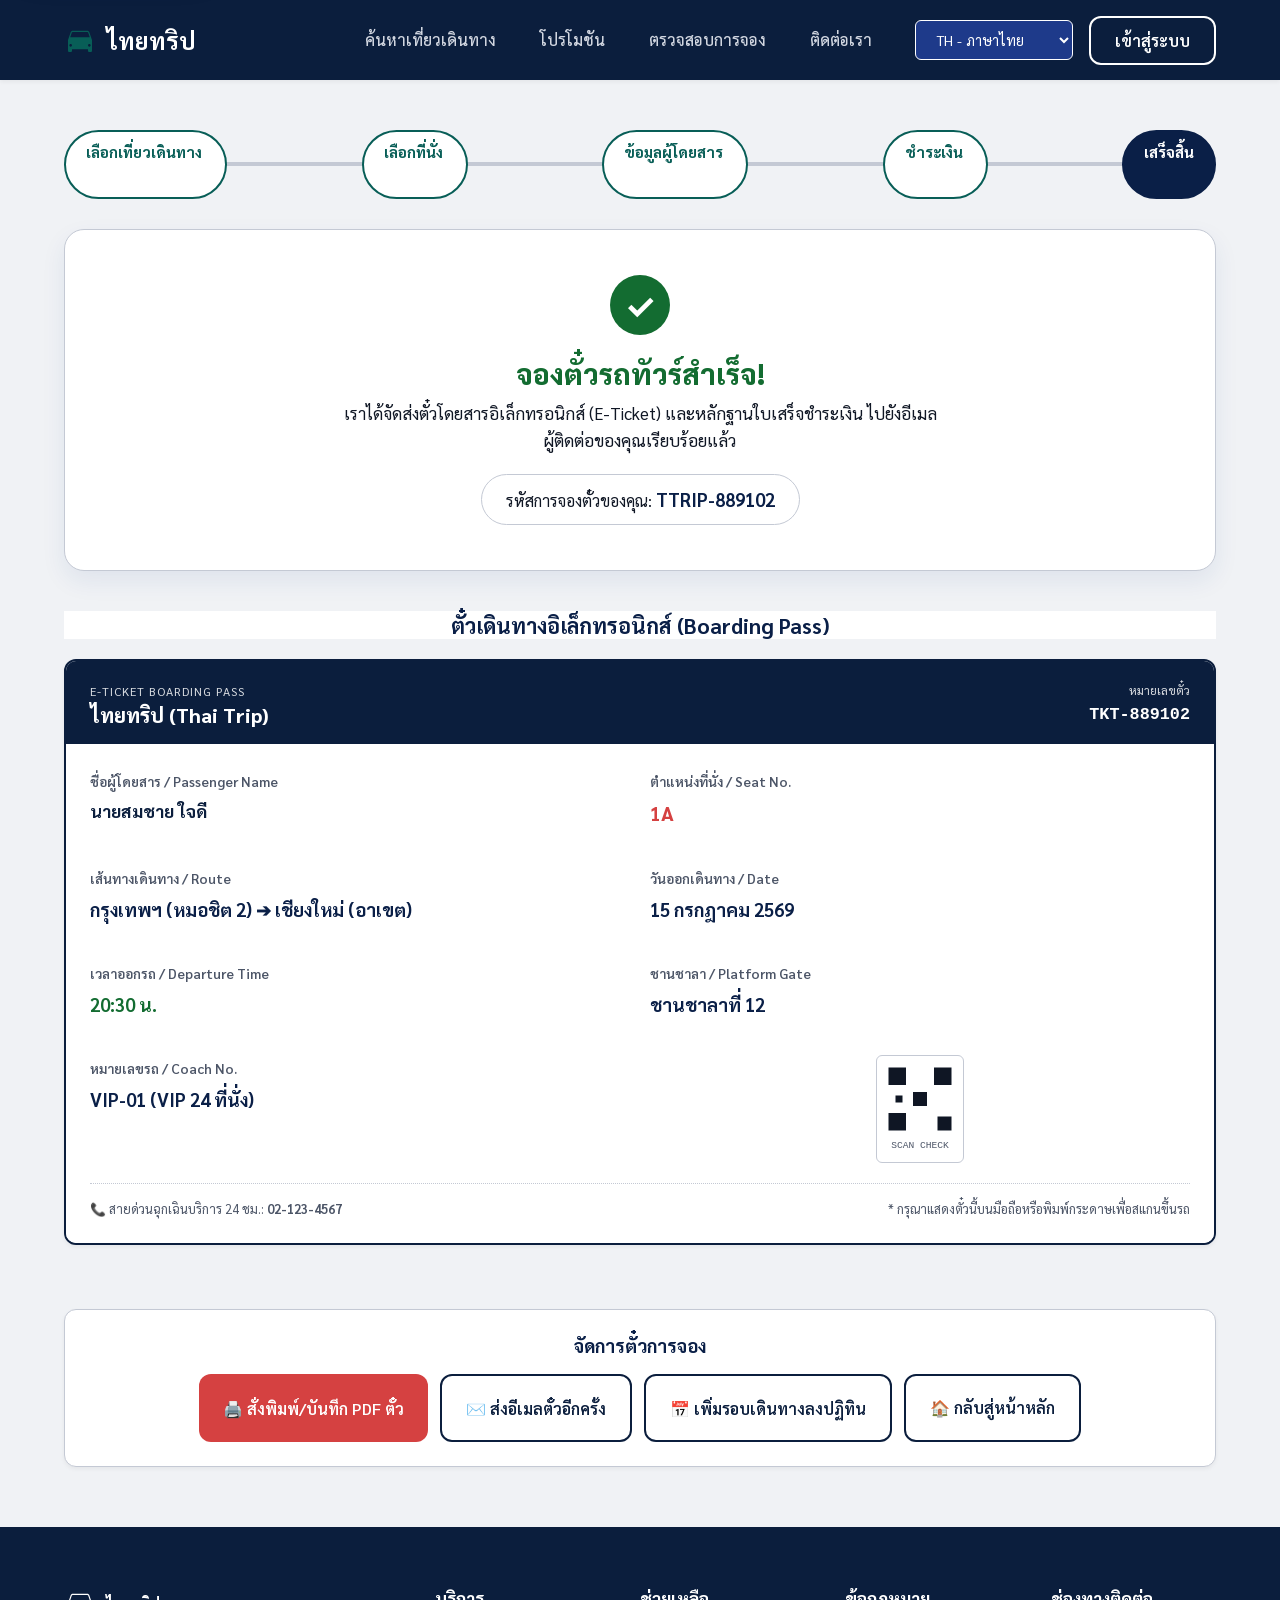
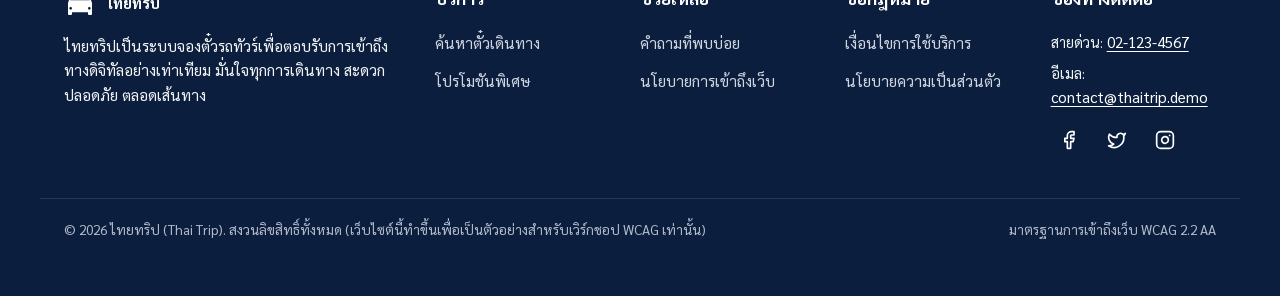
==== commit a311af99: "feat(a11y): resolve WCAG 2.2 AA Level 2 (Medium) accessibility issues" ====
--- a/booking-success.html
+++ b/booking-success.html
@@ -5,9 +5,9 @@
   <meta name="viewport" content="width=device-width, initial-scale=1.0">
   <title>ทำรายการสำเร็จ - ไทยทริป</title>
   <meta name="description" content="ทำรายการจองตั๋วรถทัวร์สำเร็จ ตรวจสอบและดาวน์โหลดตั๋วเดินทางอิเล็กทรอนิกส์ Boarding Pass ของไทยทริปตามเกณฑ์ WCAG AA">
-  <link rel="stylesheet" href="styles.css?v=2">
-  <script src="common.js?v=2" defer></script>
-  <script src="booking-success.js?v=2" defer></script>
+  <link rel="stylesheet" href="styles.css?v=5">
+  <script src="common.js?v=5" defer></script>
+  <script src="booking-success.js?v=5" defer></script>
 </head>
 <body>
 
@@ -49,8 +49,8 @@
             <label for="lang-select" class="sr-only" style="color: #ffffff; background-color: #0b1e3d;">เลือกภาษา</label>
             <select id="lang-select" class="select-custom">
               <optgroup label="เลือกภาษา / Select Language">
-                <option value="th" selected>TH - ภาษาไทย</option>
-                <option value="en">EN - English</option>
+                <option value="th" selected lang="th">TH - ภาษาไทย</option>
+                <option value="en" lang="en">EN - English</option>
               </optgroup>
             </select>
           </div>
@@ -70,6 +70,7 @@
         <li class="step-item completed">เลือกที่นั่ง <span class="sr-only">(เสร็จสิ้น)</span></li>
         <li class="step-item completed">ข้อมูลผู้โดยสาร <span class="sr-only">(เสร็จสิ้น)</span></li>
         <li class="step-item completed">ชำระเงิน <span class="sr-only">(เสร็จสิ้น)</span></li>
+        <li class="step-item active" aria-current="step">เสร็จสิ้น</li>
       </ol>
     </nav>
 
@@ -178,7 +179,7 @@
     </div>
 
     <div class="container footer-bottom">
-      <p>&copy; 2026 ไทยทริป (Thai Trip). สงวนลิขสิทธิ์ทั้งหมด (เว็บไซต์นี้ทำขึ้นเพื่อเป็นตัวอย่างสำหรับเวิร์กชอป WCAG เท่านั้น)</p>
+      <p>&copy; 2026 ไทยทริป (<span lang="en">Thai Trip</span>). สงวนลิขสิทธิ์ทั้งหมด (เว็บไซต์นี้ทำขึ้นเพื่อเป็นตัวอย่างสำหรับเวิร์กชอป WCAG เท่านั้น)</p>
       <p>มาตรฐานการเข้าถึงเว็บ WCAG 2.2 AA</p>
     </div>
   </footer>
--- a/styles.css
+++ b/styles.css
@@ -565,7 +565,8 @@
   width: 100%;
   height: 100%;
   opacity: 0;
-  transition: opacity 0.5s ease-in-out;
+  visibility: hidden;
+  transition: opacity 0.5s ease-in-out, visibility 0.5s ease-in-out;
   display: flex;
   align-items: center;
   padding: 40px 80px;
@@ -577,6 +578,7 @@
 
 .carousel-item.active {
   opacity: 1;
+  visibility: visible;
   z-index: 2;
 }
 
@@ -2080,7 +2082,6 @@
 
 .social-icon {
   display: inline-flex;
-  aria-label: inherit;
   align-items: center;
   justify-content: center;
   width: 36px;
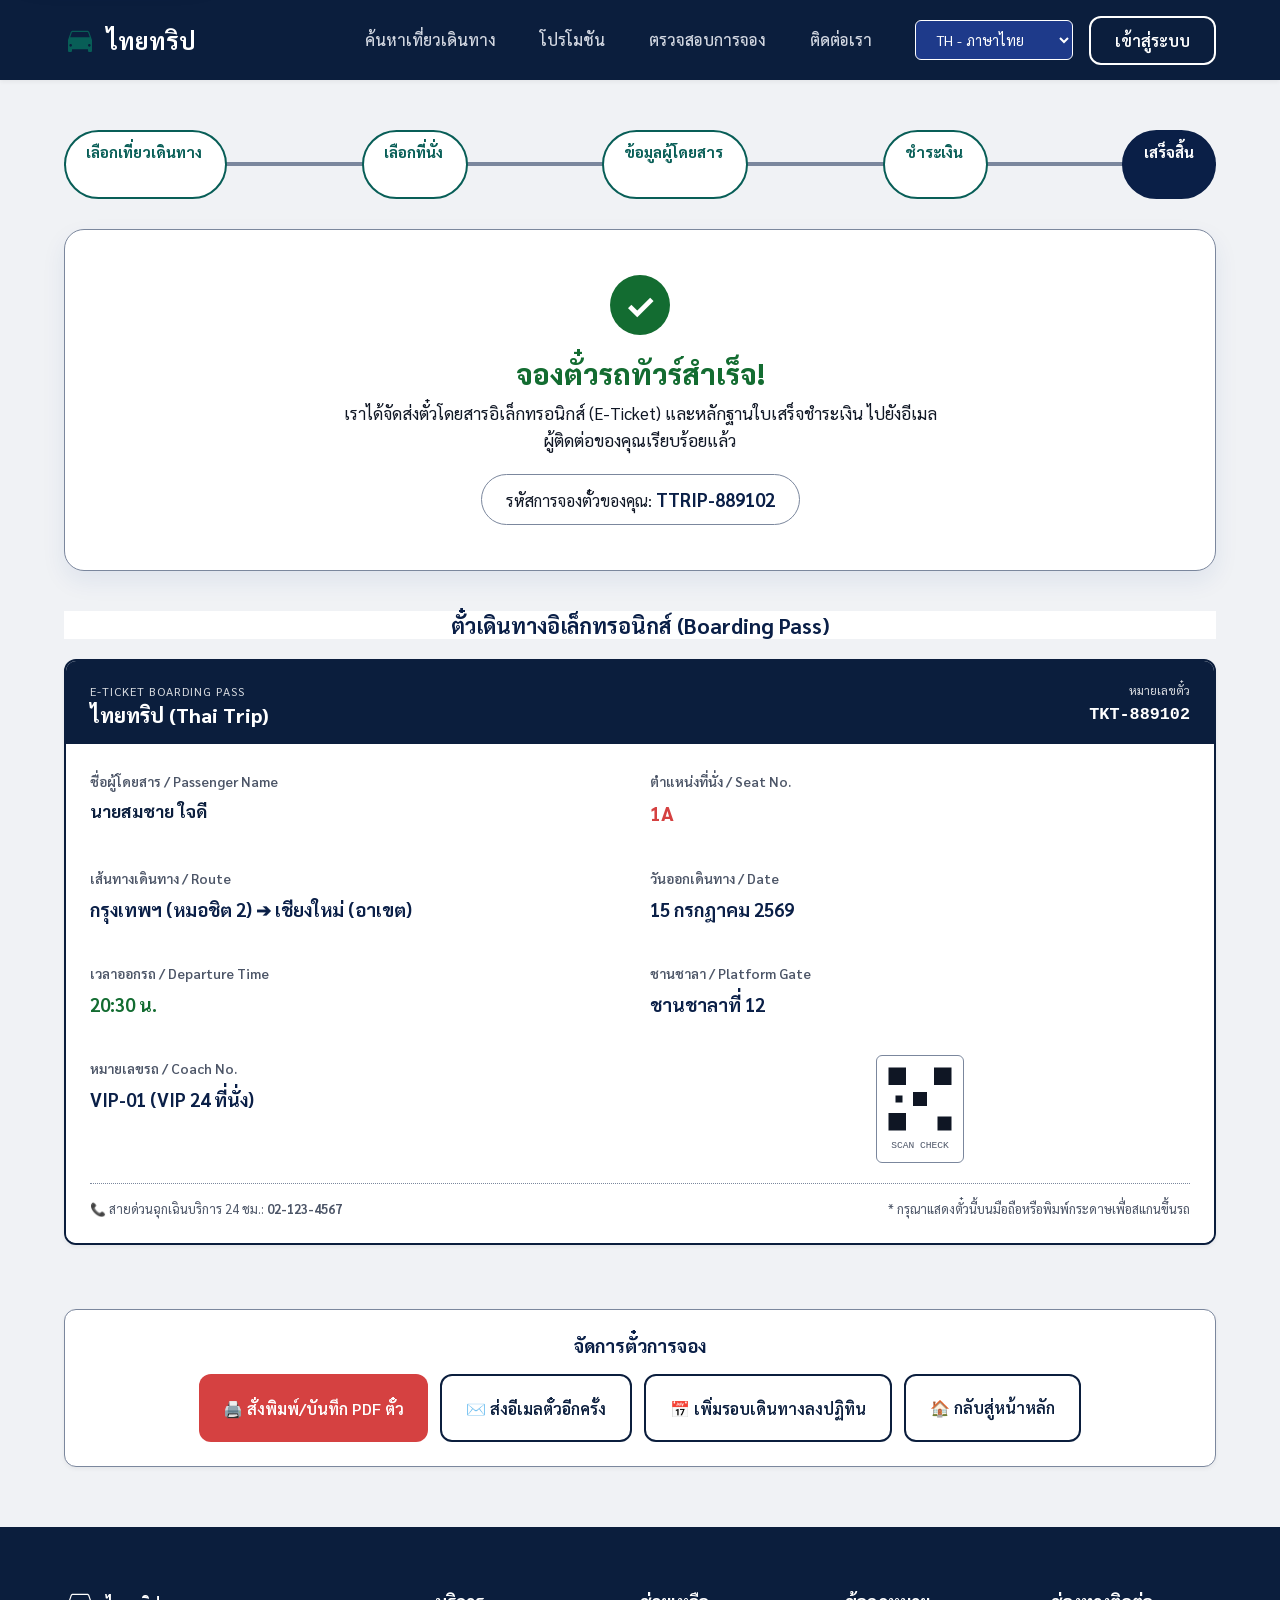
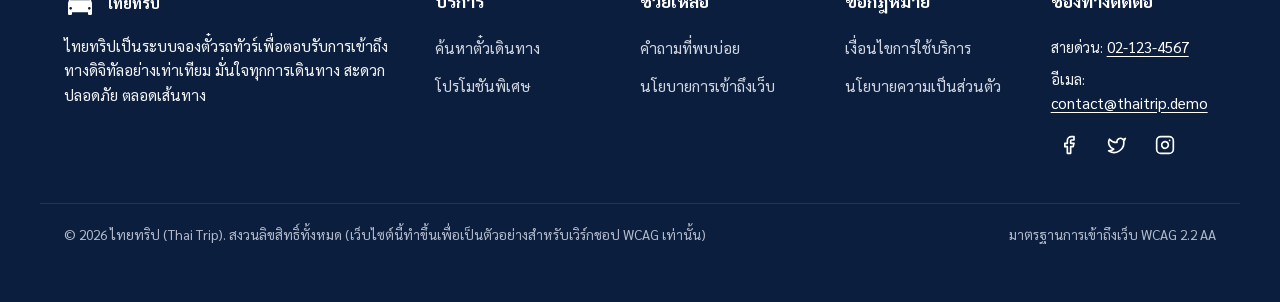
==== commit ce2937ae: "feat(a11y): resolve WCAG 2.2 AA Level 3 (High & Style/Print) accessibility issues & speaker feedback" ====
--- a/booking-success.html
+++ b/booking-success.html
@@ -131,7 +131,7 @@
       </div>
 
       <div class="footer-col">
-        <h3>บริการ</h3>
+        <div class="footer-col-title">บริการ</div>
         <ul>
           <li><a href="index.html">ค้นหาตั๋วเดินทาง</a></li>
           <li><a href="index.html#promotions">โปรโมชันพิเศษ</a></li>
@@ -139,7 +139,7 @@
       </div>
 
       <div class="footer-col">
-        <h3>ช่วยเหลือ</h3>
+        <div class="footer-col-title">ช่วยเหลือ</div>
         <ul>
           <li><a href="index.html#faq">คำถามที่พบบ่อย</a></li>
           <li><a href="#accessibility-statement" id="accessibility-statement">นโยบายการเข้าถึงเว็บ</a></li>
@@ -147,7 +147,7 @@
       </div>
 
       <div class="footer-col">
-        <h3>ข้อกฎหมาย</h3>
+        <div class="footer-col-title">ข้อกฎหมาย</div>
         <ul>
           <li><a href="#terms" id="terms">เงื่อนไขการใช้บริการ</a></li>
           <li><a href="#privacy" id="privacy">นโยบายความเป็นส่วนตัว</a></li>
@@ -155,7 +155,7 @@
       </div>
 
       <div class="footer-col" id="contact">
-        <h3>ช่องทางติดต่อ</h3>
+        <div class="footer-col-title">ช่องทางติดต่อ</div>
         <p style="font-size: 0.9rem; margin-bottom: 8px;">สายด่วน: <a href="tel:02-123-4567" style="color: #ffffff; text-decoration: underline;" aria-label="โทรสายด่วน 02-123-4567">02-123-4567</a></p>
         <p style="font-size: 0.9rem; margin-bottom: 12px;">อีเมล: <a href="mailto:contact@thaitrip.demo" style="color: #ffffff; text-decoration: underline;">contact@thaitrip.demo</a></p>
         <ul class="social-links" role="list">
--- a/styles.css
+++ b/styles.css
@@ -10,7 +10,7 @@
   --bg-card: hsl(0, 0%, 100%);        /* White for card backgrounds */
   --text-dark: hsl(220, 40%, 10%);    /* Body text (Almost Black) */
   --text-muted: hsl(220, 15%, 35%);   /* Secondary text */
-  --border: hsl(220, 15%, 80%);       /* Border gray */
+  --border: hsl(220, 15%, 55%);       /* Border gray (WCAG AA 3.72:1 contrast compliant) */
   --error: hsl(0, 80%, 35%);          /* Dark Red for error states (Contrast > 4.5:1) */
   --success: hsl(140, 70%, 25%);      /* Dark Green for success states */
   --focus-outline: hsl(35, 100%, 45%);/* High-visibility Amber/Orange for focus indicator */
@@ -1850,6 +1850,23 @@
   .ticket-card::after {
     display: none;
   }
+  
+  /* Ticket print styling overrides for SC 1.4.3 */
+  .boarding-pass-header {
+    background-color: transparent !important;
+    color: #000000 !important;
+    border-bottom: 2px solid #000000 !important;
+    padding-left: 0 !important;
+    padding-right: 0 !important;
+  }
+  .boarding-pass-title {
+    background-color: transparent !important;
+    color: #000000 !important;
+  }
+  .boarding-pass-sub,
+  .boarding-pass-num {
+    color: #000000 !important;
+  }
 }
 
 /* ----------------------------------------------------
@@ -2034,7 +2051,8 @@
   gap: 40px;
 }
 
-.footer-col h3 {
+.footer-col h3,
+.footer-col-title {
   color: #ffffff;
   background-color: #0b1e3d;
   font-size: 1.1rem;
